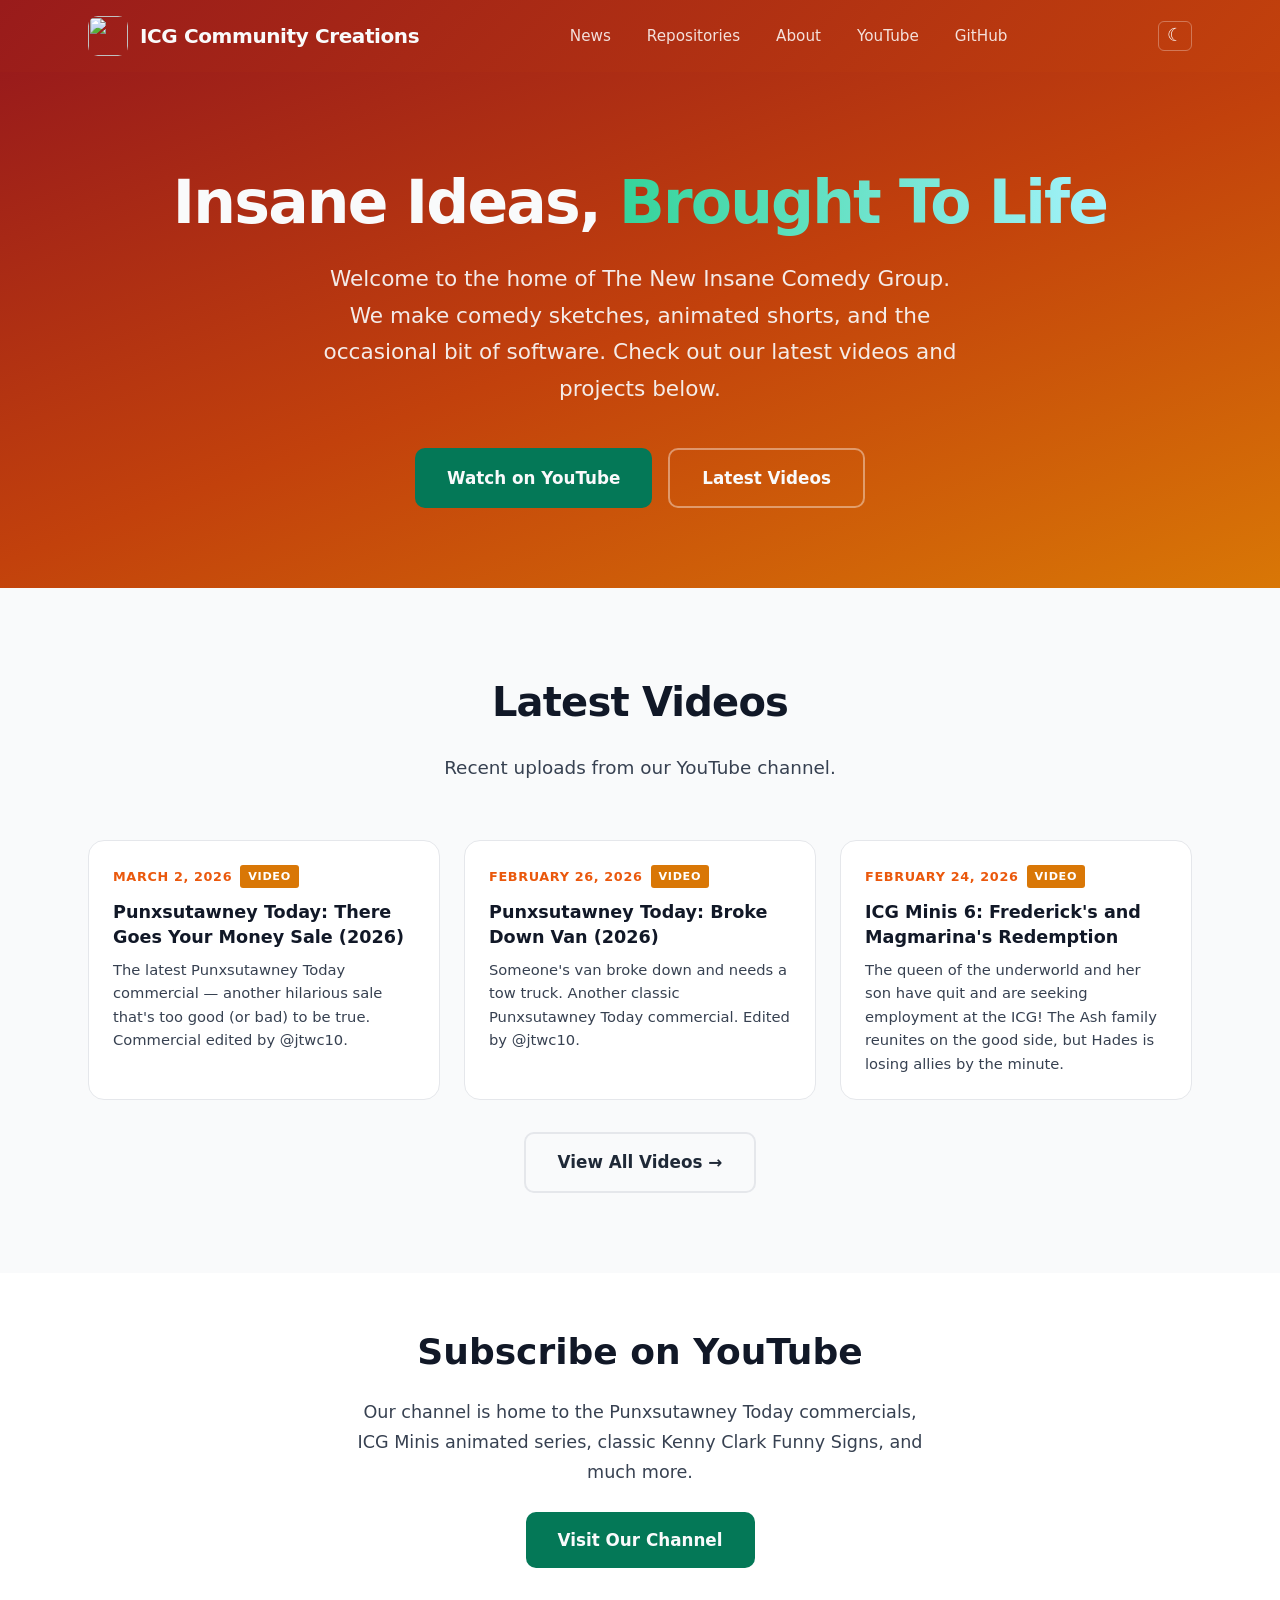
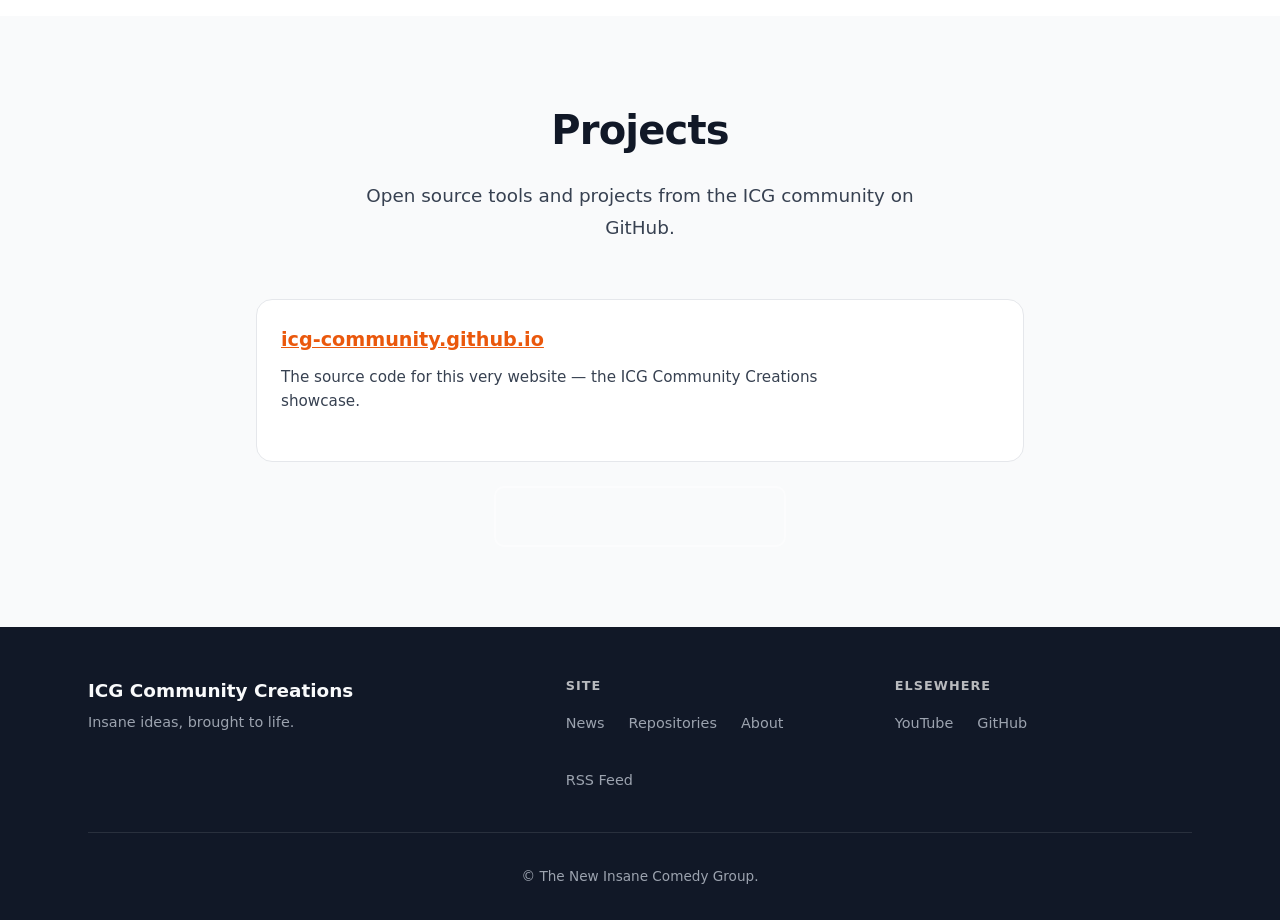
==== index.html @ dca31c9b "Add site content, RSS feed generator and workflow Add complete static site pages (index, news, about" ====
<!DOCTYPE html>
<html lang="en">
<head>
  <meta charset="UTF-8">
  <meta name="viewport" content="width=device-width, initial-scale=1.0">
  <meta name="description" content="ICG Community Creations — Showcasing the content created by the Insane Comedy Group, and the tools we have created to help us bring our ideas to life.">
  <title>ICG Community Creations — Insane Ideas, Brought To Life</title>
  <link rel="icon" href="https://avatars.githubusercontent.com/u/267151413?v=4&s=32" type="image/png">
  <link rel="apple-touch-icon" href="https://avatars.githubusercontent.com/u/267151413?v=4&s=180">
  <meta property="og:title" content="ICG Community Creations — Insane Ideas, Brought To Life">
  <meta property="og:description" content="ICG Community Creations — Showcasing the content created by the Insane Comedy Group, and the tools we have created to help us bring our ideas to life.">
  <meta property="og:image" content="https://avatars.githubusercontent.com/u/267151413?v=4&s=400">
  <meta property="og:url" content="https://icg-community.github.io/">
  <meta property="og:type" content="website">
  <meta name="twitter:card" content="summary">
  <link rel="stylesheet" href="styles.css">
  <link rel="alternate" type="application/rss+xml" title="ICG RSS Feed" href="https://icg-community.github.io/feed.xml">
  <style>
    /* === Limit news to 3 visible cards on home page === */
    #latest-news .news-card:nth-child(n+4) { display: none; }

    /* === Footer Grid === */
    .footer-grid {
      display: grid;
      grid-template-columns: 1.5fr 1fr 1fr;
      gap: 2rem;
      padding-bottom: 2rem;
      border-bottom: 1px solid rgba(255,255,255,0.1);
      margin-bottom: 1.5rem;
    }
    @media (max-width: 48rem) {
      .footer-grid { grid-template-columns: 1fr; gap: 1.5rem; }
    }
    .footer-logo {
      font-size: 1.15rem;
      font-weight: 700;
      color: var(--ca-gray-50);
    }
    .footer-tagline {
      color: #9ca3af;
      font-size: 0.9rem;
      margin-top: 0.25rem;
    }
    .footer-column h3 {
      font-size: 0.8rem;
      font-weight: 700;
      text-transform: uppercase;
      letter-spacing: 0.08em;
      color: rgba(255,255,255,0.7);
      margin-bottom: 0.75rem;
    }
    .footer-column .footer-links {
      list-style: none;
    }
    .footer-column .footer-links li {
      margin-bottom: 0.4rem;
    }
    .footer-column .footer-links a {
      color: #9ca3af;
      text-decoration: none;
      font-size: 0.9rem;
      transition: color var(--transition);
    }
    .footer-column .footer-links a:hover {
      color: var(--ca-emerald-light);
    }

    /* === YouTube CTA === */
    .yt-cta {
      text-align: center;
      padding: 3rem 0;
    }
    .yt-cta h2 {
      font-size: clamp(1.5rem, 3vw, 2.25rem);
      font-weight: 800;
      color: var(--ca-gray-900);
      margin-bottom: 1rem;
    }
    .yt-cta p {
      font-size: 1.1rem;
      color: var(--ca-gray-700);
      max-width: 36rem;
      margin: 0 auto 1.5rem;
    }
  </style>
</head>
<body>

<a href="#main" class="skip-link">Skip to main content</a>

<header class="site-header">
  <div class="container header-inner">
    <a href="index.html" class="logo" aria-label="ICG home">
      <img class="logo-mark" src="https://avatars.githubusercontent.com/u/267151413?v=4&s=80" alt="" width="40" height="40" loading="eager">
      <span class="logo-text">ICG Community Creations</span>
    </a>
    <nav class="header-nav" aria-label="Main navigation">
      <ul>
        <li><a href="news.html">News</a></li>
        <li><a href="repos.html">Repositories</a></li>
        <li><a href="about.html">About</a></li>
        <li><a href="https://www.youtube.com/channel/UCn4N-5R3p_j01f7HUYO3AMA">YouTube</a></li>
        <li><a href="https://github.com/icg-community">GitHub</a></li>
      </ul>
    </nav>
    <button class="theme-toggle" type="button" aria-label="Switch to dark mode">
      <span class="icon-sun" aria-hidden="true">&#9728;&#65039;</span>
      <span class="icon-moon" aria-hidden="true">&#9790;&#65039;</span>
    </button>
  </div>
</header>

<main id="main">

<section class="hero">
  <div class="container">
    <h1>Insane Ideas, <span class="hero-accent">Brought To Life</span></h1>
    <p>Welcome to the home of The New Insane Comedy Group. We make comedy sketches, animated shorts, and the occasional bit of software. Check out our latest videos and projects below.</p>
    <div class="hero-actions">
      <a href="https://www.youtube.com/channel/UCn4N-5R3p_j01f7HUYO3AMA" class="btn btn-primary">Watch on YouTube</a>
      <a href="news.html" class="btn btn-outline">Latest Videos</a>
    </div>
  </div>
</section>

<section id="news" class="changelog-section bg-alt">
  <div class="container">
    <div class="section-header">
      <h2>Latest Videos</h2>
      <p>Recent uploads from our YouTube channel.</p>
    </div>
    <div id="latest-news">
      <p style="text-align:center; color: var(--ca-gray-700);">Loading videos&hellip;</p>
    </div>
    <div style="text-align:center; margin-top: 2rem;">
      <a href="news.html" class="btn btn-outline" style="color: var(--ca-gray-800); border-color: var(--ca-gray-200);">View All Videos &rarr;</a>
    </div>
  </div>
</section>

<section class="yt-cta">
  <div class="container">
    <h2>Subscribe on YouTube</h2>
    <p>Our channel is home to the Punxsutawney Today commercials, ICG Minis animated series, classic Kenny Clark Funny Signs, and much more.</p>
    <a href="https://www.youtube.com/channel/UCn4N-5R3p_j01f7HUYO3AMA" class="btn btn-primary">Visit Our Channel</a>
  </div>
</section>

<section id="projects" class="bg-alt">
  <div class="container">
    <div class="section-header">
      <h2>Projects</h2>
      <p>Open source tools and projects from the ICG community on GitHub.</p>
    </div>
    <div class="repo-card" style="max-width:48rem; margin:0 auto; background:var(--ca-white); border:1px solid var(--ca-gray-200); border-radius:16px; padding:1.5rem;">
      <div>
        <h3 style="font-size:1.2rem; font-weight:800; color:var(--ca-gray-900); margin-bottom:0.5rem;">
          <a href="https://github.com/icg-community/icg-community.github.io" style="color:var(--ca-indigo-light); text-decoration:underline;">icg-community.github.io</a>
        </h3>
        <p style="color:var(--ca-gray-700); font-size:0.95rem; line-height:1.6;">The source code for this very website — the ICG Community Creations showcase.</p>
      </div>
    </div>
    <p style="margin-top: 1.5rem; text-align: center;">
      <a href="repos.html" class="btn btn-outline">Browse All Repositories</a>
    </p>
  </div>
</section>

</main>

<footer class="site-footer">
  <div class="container">
    <div class="footer-grid">
      <div class="footer-brand">
        <span class="footer-logo">ICG Community Creations</span>
        <p class="footer-tagline">Insane ideas, brought to life.</p>
      </div>
      <div class="footer-column">
        <h3>Site</h3>
        <ul class="footer-links">
          <li><a href="news.html">News</a></li>
          <li><a href="repos.html">Repositories</a></li>
          <li><a href="about.html">About</a></li>
          <li><a href="feed.xml">RSS Feed</a></li>
        </ul>
      </div>
      <div class="footer-column">
        <h3>Elsewhere</h3>
        <ul class="footer-links">
          <li><a href="https://www.youtube.com/channel/UCn4N-5R3p_j01f7HUYO3AMA">YouTube</a></li>
          <li><a href="https://github.com/icg-community">GitHub</a></li>
        </ul>
      </div>
    </div>
    <p class="footer-copy">&copy; The New Insane Comedy Group.</p>
  </div>
</footer>

<script src="main.js"></script>

</body>
</html>
---- styles.css ----
/* === Reset & Base === */
*, *::before, *::after { box-sizing: border-box; margin: 0; padding: 0; }

:root {
  --ca-indigo: #d97706;
  --ca-indigo-light: #ea580c;
  --ca-indigo-dark: #991b1b;
  --ca-violet: #c2410c;
  --ca-emerald: #059669;
  --ca-emerald-light: #34d399;
  --ca-white: #ffffff;
  --ca-gray-50: #f9fafb;
  --ca-gray-100: #f3f4f6;
  --ca-gray-200: #e5e7eb;
  --ca-gray-700: #374151;
  --ca-gray-800: #1f2937;
  --ca-gray-900: #111827;
  --ca-focus: #f59e0b;
  --font-sans: system-ui, -apple-system, 'Segoe UI', Roboto, 'Helvetica Neue', Arial, sans-serif;
  --font-mono: 'SF Mono', 'Cascadia Code', 'Fira Code', Consolas, monospace;
  --max-width: 72rem;
  --transition: 0.2s ease;
}

@media (prefers-color-scheme: dark) {
  :root {
    --ca-white: #111827;
    --ca-gray-50: #1f2937;
    --ca-gray-100: #1f2937;
    --ca-gray-200: #374151;
    --ca-gray-700: #d1d5db;
    --ca-gray-800: #e5e7eb;
    --ca-gray-900: #f9fafb;
    --ca-indigo-light: #fb923c;
  }
}

@media (prefers-reduced-motion: reduce) {
  *, *::before, *::after {
    animation-duration: 0.01ms !important;
    transition-duration: 0.01ms !important;
  }
}

html { font-size: 100%; }

@media (prefers-reduced-motion: no-preference) {
  html { scroll-behavior: smooth; }
}

body {
  font-family: var(--font-sans);
  color: var(--ca-gray-800);
  background: var(--ca-white);
  line-height: 1.7;
  -webkit-font-smoothing: antialiased;
}

/* === Visually Hidden === */
.sr-only {
  position: absolute;
  width: 1px;
  height: 1px;
  padding: 0;
  margin: -1px;
  overflow: hidden;
  clip: rect(0,0,0,0);
  white-space: nowrap;
  border: 0;
}

/* === Focus Styles === */
:focus-visible {
  outline: 3px solid var(--ca-focus);
  outline-offset: 3px;
  border-radius: 4px;
}

/* === Skip Link === */
.skip-link {
  position: absolute;
  top: -100%;
  left: 1rem;
  background: var(--ca-gray-900);
  color: var(--ca-gray-50);
  padding: 0.75rem 1.5rem;
  border-radius: 0 0 8px 8px;
  font-weight: 600;
  z-index: 1000;
  text-decoration: none;
  transition: top var(--transition);
}
.skip-link:focus {
  top: 0;
  outline: 3px solid var(--ca-focus);
  outline-offset: 2px;
}

/* === Layout === */
.container {
  max-width: var(--max-width);
  margin: 0 auto;
  padding: 0 1.5rem;
}

/* === Header === */
.site-header {
  background: linear-gradient(135deg, var(--ca-indigo-dark) 0%, var(--ca-violet) 100%);
  color: var(--ca-gray-50);
  padding: 1rem 0;
  position: sticky;
  top: 0;
  z-index: 100;
}

.header-inner {
  display: flex;
  align-items: center;
  justify-content: space-between;
  flex-wrap: wrap;
  gap: 1rem;
}

.logo {
  display: flex;
  align-items: center;
  gap: 0.75rem;
  text-decoration: none;
  color: inherit;
}

.logo-mark {
  width: 2.5rem;
  height: 2.5rem;
  border-radius: 10px;
  object-fit: cover;
}

.logo-text {
  font-size: 1.25rem;
  font-weight: 700;
  letter-spacing: -0.02em;
}

.header-nav > ul {
  list-style: none;
  display: flex;
  gap: 0.25rem;
  flex-wrap: wrap;
}

.header-nav a {
  color: rgba(255,255,255,0.85);
  text-decoration: none;
  padding: 0.5rem 1rem;
  border-radius: 6px;
  font-size: 0.95rem;
  font-weight: 500;
  transition: background var(--transition), color var(--transition);
}

.header-nav a:hover,
.header-nav a:focus-visible {
  background: rgba(255,255,255,0.15);
  color: var(--ca-gray-50);
}

/* === Nav Dropdown === */
.nav-dropdown {
  position: relative;
}

.nav-dropdown-toggle {
  background: none;
  border: none;
  color: rgba(255,255,255,0.85);
  padding: 0.5rem 1rem;
  border-radius: 6px;
  font-family: inherit;
  font-size: 0.95rem;
  font-weight: 500;
  cursor: pointer;
  transition: background var(--transition), color var(--transition);
}

.nav-dropdown-toggle::after {
  content: '';
  display: inline-block;
  width: 0.35em;
  height: 0.35em;
  border-right: 2px solid currentColor;
  border-bottom: 2px solid currentColor;
  transform: rotate(45deg);
  margin-left: 0.4em;
  vertical-align: middle;
  transition: transform var(--transition);
}

.nav-dropdown-toggle[aria-expanded="true"]::after {
  transform: rotate(-135deg);
}

.nav-dropdown-toggle:hover,
.nav-dropdown-toggle:focus-visible {
  background: rgba(255,255,255,0.15);
  color: var(--ca-gray-50);
}

.header-nav .nav-dropdown-menu {
  display: none;
  position: absolute;
  top: 100%;
  left: 0;
  min-width: 12rem;
  background: var(--ca-indigo-dark);
  border: 1px solid rgba(255,255,255,0.15);
  border-radius: 8px;
  padding: 0.4rem 0;
  margin-top: 0.25rem;
  box-shadow: 0 8px 24px rgba(0,0,0,0.3);
  z-index: 200;
  list-style: none;
}

.header-nav .nav-dropdown-menu.open {
  display: block;
}

.nav-dropdown-menu a {
  display: block;
  padding: 0.5rem 1.25rem;
  border-radius: 0;
  font-size: 0.92rem;
}

.nav-dropdown-menu a:hover,
.nav-dropdown-menu a:focus-visible {
  background: rgba(255,255,255,0.18);
  border-left: 3px solid rgba(255,255,255,0.5);
}

/* === Hero === */
.hero {
  background: linear-gradient(160deg, var(--ca-indigo-dark) 0%, var(--ca-violet) 50%, var(--ca-indigo) 100%);
  color: var(--ca-gray-50);
  padding: 6rem 0 5rem;
  text-align: center;
}

.hero h1 {
  font-size: clamp(2.25rem, 5vw, 3.75rem);
  font-weight: 800;
  letter-spacing: -0.03em;
  line-height: 1.15;
  margin-bottom: 1.5rem;
}

.hero-accent {
  background: linear-gradient(90deg, var(--ca-emerald-light), #a5f3fc);
  -webkit-background-clip: text;
  background-clip: text;
  -webkit-text-fill-color: transparent;
}

.hero p {
  font-size: clamp(1.1rem, 2vw, 1.35rem);
  max-width: 40rem;
  margin: 0 auto 2.5rem;
  opacity: 0.92;
  line-height: 1.7;
}

.hero-actions {
  display: flex;
  gap: 1rem;
  justify-content: center;
  flex-wrap: wrap;
}

/* === WIP Community Banner === */
.wip-banner {
  background: linear-gradient(135deg, var(--ca-emerald) 0%, var(--ca-emerald-dark, #059669) 100%);
  color: #fff;
  padding: 2rem 0;
  text-align: center;
}
.wip-banner p {
  font-size: 1.1rem;
  line-height: 1.7;
  max-width: 48rem;
  margin: 0 auto;
}
.wip-banner .btn {
  background: #fff;
  color: #047857;
  font-weight: 700;
}
.wip-banner .btn:hover { opacity: 0.9; }

@media (prefers-color-scheme: dark) {
  .wip-banner {
    background: linear-gradient(135deg, #065f46 0%, #064e3b 100%);
  }
}

/* === Workshop Banner === */
.workshop-banner {
  background: linear-gradient(160deg, #1e1b4b 0%, #312e81 40%, #4c1d95 100%);
  color: #f5f3ff;
  padding: 5rem 0;
  text-align: center;
  position: relative;
  overflow: hidden;
}
.workshop-banner::before {
  content: '';
  position: absolute;
  top: -50%;
  left: -50%;
  width: 200%;
  height: 200%;
  background: radial-gradient(circle at 30% 50%, rgba(124,58,237,0.15) 0%, transparent 50%),
              radial-gradient(circle at 70% 50%, rgba(5,150,105,0.1) 0%, transparent 50%);
  pointer-events: none;
}
.workshop-inner {
  position: relative;
  max-width: 48rem;
  margin: 0 auto;
}
.workshop-badge {
  display: inline-block;
  background: rgba(167,139,250,0.2);
  border: 1px solid rgba(167,139,250,0.4);
  color: #c4b5fd;
  padding: 0.4rem 1.25rem;
  border-radius: 100px;
  font-size: 0.9rem;
  font-weight: 700;
  letter-spacing: 0.05em;
  text-transform: uppercase;
  margin-bottom: 1.5rem;
}
.workshop-title {
  font-size: clamp(2rem, 5vw, 3.25rem);
  font-weight: 800;
  letter-spacing: -0.03em;
  line-height: 1.15;
  margin-bottom: 1.25rem;
  background: linear-gradient(90deg, #f5f3ff, #c4b5fd);
  -webkit-background-clip: text;
  background-clip: text;
  -webkit-text-fill-color: transparent;
}
.workshop-subtitle {
  font-size: clamp(1.05rem, 2vw, 1.25rem);
  line-height: 1.7;
  opacity: 0.9;
  margin-bottom: 2rem;
}
.workshop-details {
  display: flex;
  justify-content: center;
  gap: 2rem;
  flex-wrap: wrap;
  margin-bottom: 2rem;
}
.workshop-detail {
  display: flex;
  flex-direction: column;
  gap: 0.25rem;
}
.workshop-detail-label {
  font-size: 0.8rem;
  font-weight: 700;
  text-transform: uppercase;
  letter-spacing: 0.08em;
  color: #c4b5fd;
}
.workshop-detail-value {
  font-size: 1rem;
  font-weight: 600;
}
.workshop-pitch {
  font-size: 1.15rem;
  line-height: 1.7;
  margin-bottom: 2.5rem;
  color: #e0e7ff;
}
.workshop-actions {
  display: flex;
  gap: 1rem;
  justify-content: center;
  flex-wrap: wrap;
  margin-bottom: 1.5rem;
}
.workshop-btn-register {
  background: #059669;
  color: #fff;
  font-size: 1.15rem;
  padding: 1rem 2.5rem;
  border-radius: 12px;
  font-weight: 700;
  box-shadow: 0 4px 20px rgba(5,150,105,0.4);
}
.workshop-btn-register:hover {
  background: #047857;
  transform: translateY(-2px);
  box-shadow: 0 8px 30px rgba(5,150,105,0.5);
}
.workshop-btn-details {
  background: transparent;
  color: #c4b5fd;
  border: 2px solid rgba(167,139,250,0.4);
  padding: 1rem 2rem;
  border-radius: 12px;
  font-weight: 600;
}
.workshop-btn-details:hover {
  background: rgba(167,139,250,0.1);
  border-color: rgba(167,139,250,0.7);
}
.workshop-cta-note {
  font-size: 0.9rem;
  opacity: 0.7;
  font-style: italic;
}
.nav-workshop-link {
  background: rgba(5,150,105,0.25) !important;
  color: #34d399 !important;
  border-radius: 6px;
  font-weight: 600 !important;
}
.nav-workshop-link:hover {
  background: rgba(5,150,105,0.4) !important;
}
@media (prefers-color-scheme: dark) {
  .workshop-banner {
    background: linear-gradient(160deg, #0f0d2e 0%, #1e1b4b 40%, #2e1065 100%);
  }
}

/* === Buttons === */
.btn {
  display: inline-flex;
  align-items: center;
  gap: 0.5rem;
  padding: 0.875rem 2rem;
  border-radius: 10px;
  font-size: 1.05rem;
  font-weight: 600;
  text-decoration: none;
  transition: transform var(--transition), box-shadow var(--transition), background var(--transition);
  border: none;
  cursor: pointer;
}

.btn:hover {
  transform: translateY(-2px);
  box-shadow: 0 8px 25px rgba(0,0,0,0.15);
}

.btn-primary {
  background: #047857;
  color: var(--ca-gray-50);
}

.btn-primary:hover { background: #065f46; }

.btn-outline {
  background: transparent;
  color: var(--ca-gray-50);
  border: 2px solid rgba(255,255,255,0.4);
}

.btn-outline:hover {
  background: rgba(255,255,255,0.1);
  border-color: rgba(255,255,255,0.7);
}

/* === Sections === */
section { padding: 5rem 0; }

.section-header {
  text-align: center;
  margin-bottom: 3.5rem;
}

.section-header h2 {
  font-size: clamp(1.75rem, 3.5vw, 2.5rem);
  font-weight: 800;
  color: var(--ca-gray-900);
  letter-spacing: -0.02em;
  margin-bottom: 1rem;
}

.section-header p {
  font-size: 1.15rem;
  color: var(--ca-gray-700);
  max-width: 36rem;
  margin: 0 auto;
}

.bg-alt { background: var(--ca-gray-50); }

/* === Stats Bar === */
.stats-bar {
  background: var(--ca-gray-900);
  color: var(--ca-gray-50);
  padding: 2.5rem 0;
}

@media (prefers-color-scheme: dark) {
  .stats-bar { background: #0f172a; }
}

.stats-grid {
  display: grid;
  grid-template-columns: repeat(auto-fit, minmax(10rem, 1fr));
  gap: 2rem;
  text-align: center;
  margin: 0;
  padding: 0;
}

.stat-item {
  display: flex;
  flex-direction: column;
}

.stat-number {
  font-size: 2.5rem;
  font-weight: 800;
  color: var(--ca-emerald-light);
  display: block;
  order: -1;
  margin: 0;
}

.stat-label {
  font-size: 0.95rem;
  color: #b0b8c4;
  margin-top: 0.25rem;
}

/* === Feature Cards === */
.features-grid {
  display: grid;
  grid-template-columns: repeat(auto-fit, minmax(18rem, 1fr));
  gap: 2rem;
}

.feature-card {
  background: var(--ca-white);
  border: 1px solid var(--ca-gray-200);
  border-radius: 16px;
  padding: 2rem;
  transition: transform var(--transition), box-shadow var(--transition);
}

.feature-card:hover {
  transform: translateY(-4px);
  box-shadow: 0 12px 40px rgba(0,0,0,0.08);
}

.feature-card h3 {
  font-size: 1.2rem;
  font-weight: 700;
  color: var(--ca-gray-900);
  margin-bottom: 0.75rem;
}

.feature-card p {
  color: var(--ca-gray-700);
  font-size: 0.98rem;
}

/* === Accordions === */
.accordion-group {
  max-width: 52rem;
  margin: 0 auto;
}

.accordion-group details {
  border: 1px solid var(--ca-gray-200);
  border-radius: 12px;
  margin-bottom: 1rem;
  background: var(--ca-white);
  overflow: hidden;
}

.accordion-group summary {
  padding: 1.25rem 1.5rem;
  font-size: 1.1rem;
  font-weight: 700;
  color: var(--ca-gray-900);
  cursor: pointer;
  list-style: none;
  display: flex;
  align-items: center;
  justify-content: space-between;
  transition: background var(--transition);
}

.accordion-group summary::-webkit-details-marker { display: none; }

.accordion-group summary::after {
  content: '';
  display: inline-block;
  width: 0.5em;
  height: 0.5em;
  border-right: 2.5px solid currentColor;
  border-bottom: 2.5px solid currentColor;
  transform: rotate(45deg);
  transition: transform var(--transition);
  flex-shrink: 0;
  margin-left: 1rem;
}

.accordion-group details[open] > summary::after {
  transform: rotate(-135deg);
}

.accordion-group summary:hover {
  background: var(--ca-gray-50);
}

.accordion-group .accordion-body {
  padding: 0 1.5rem 1.5rem;
}

.accordion-group .accordion-body p {
  margin-bottom: 1rem;
  color: var(--ca-gray-700);
  font-size: 0.95rem;
}

.agent-table {
  width: 100%;
  border-collapse: collapse;
  font-size: 0.92rem;
}

.agent-table th {
  padding: 0.5rem 0.75rem;
  border-bottom: 2px solid var(--ca-gray-200);
  text-align: left;
  font-weight: 700;
  color: var(--ca-gray-900);
}

.agent-table td {
  padding: 0.5rem 0.75rem;
  border-bottom: 1px solid var(--ca-gray-200);
  vertical-align: top;
}

.agent-table td:first-child,
.agent-table th:first-child {
  font-weight: 600;
  color: var(--ca-gray-900);
  white-space: nowrap;
  width: 12rem;
}

.agent-table td:last-child,
.agent-table th:last-child {
  color: var(--ca-gray-700);
}

.agent-table tr:last-child td {
  border-bottom: none;
}

.agent-table .method-row td {
  padding: 0;
  border-bottom: 1px solid var(--ca-gray-200);
}

.agent-table .method-row:last-child td {
  border-bottom: none;
}

.method-detail {
  margin: 0;
  border: none;
  border-radius: 0;
  background: var(--ca-gray-50);
}

.method-detail summary {
  padding: 0.5rem 0.75rem;
  font-size: 0.85rem;
  font-weight: 600;
  color: var(--ca-indigo);
  cursor: pointer;
  list-style: none;
  display: flex;
  align-items: center;
}

.method-detail summary::-webkit-details-marker { display: none; }

.method-detail summary::before {
  content: '\25B8';
  margin-right: 0.5rem;
  transition: transform var(--transition);
  display: inline-block;
}

.method-detail[open] > summary::before {
  transform: rotate(90deg);
}

.method-detail .method-body {
  padding: 0.25rem 0.75rem 0.75rem 1.5rem;
  font-size: 0.85rem;
  color: var(--ca-gray-700);
  line-height: 1.6;
}

.method-detail .method-body ul {
  margin: 0.25rem 0 0.5rem 1rem;
  padding: 0;
}

.method-detail .method-body li {
  margin-bottom: 0.25rem;
}

.method-detail .method-body strong {
  color: var(--ca-gray-900);
}

@media (prefers-color-scheme: dark) {
  .method-detail { background: var(--ca-gray-800); }
  .method-detail summary { color: var(--ca-indigo-light); }
}

@media (max-width: 48rem) {
  .agent-table td:first-child,
  .agent-table th:first-child { width: auto; white-space: normal; }
}

/* === Repo Showcase === */
.repo-card {
  background: linear-gradient(135deg, var(--ca-indigo-dark), var(--ca-violet));
  border-radius: 20px;
  padding: 3rem;
  color: var(--ca-gray-50);
  display: grid;
  grid-template-columns: 1fr auto;
  gap: 2rem;
  align-items: center;
}

@media (max-width: 48rem) {
  .repo-card { grid-template-columns: 1fr; text-align: center; }
}

.repo-card h3 {
  font-size: 1.75rem;
  font-weight: 800;
  margin-bottom: 1rem;
}

.repo-card p {
  font-size: 1.05rem;
  color: #c4cad3;
  margin-bottom: 1.5rem;
  max-width: 36rem;
}

.repo-meta {
  list-style: none;
  display: flex;
  gap: 1.5rem;
  flex-wrap: wrap;
  font-size: 0.9rem;
  color: #b0b8c4;
  padding: 0;
}

@media (max-width: 48rem) {
  .repo-meta { justify-content: center; }
}

.repo-actions {
  display: flex;
  flex-direction: column;
  gap: 0.75rem;
}

/* === Contribute Section === */
.contribute-section {
  background: linear-gradient(160deg, var(--ca-gray-900) 0%, #1e1b4b 100%);
  color: var(--ca-gray-50);
  padding: 6rem 0;
  text-align: center;
}

@media (prefers-color-scheme: dark) {
  .contribute-section { background: linear-gradient(160deg, #0f172a 0%, #1e1b4b 100%); }
}

.contribute-section h2 {
  font-size: clamp(1.75rem, 3.5vw, 2.5rem);
  font-weight: 800;
  margin-bottom: 1.5rem;
}

.contribute-section p {
  font-size: 1.15rem;
  max-width: 40rem;
  margin: 0 auto 1rem;
  color: #c4cad3;
}

.contribute-steps {
  display: grid;
  grid-template-columns: repeat(auto-fit, minmax(15rem, 1fr));
  gap: 2rem;
  margin: 3rem 0;
  text-align: center;
}

.step {
  padding: 1.5rem;
}

.step-number {
  width: 3rem;
  height: 3rem;
  background: var(--ca-indigo-light);
  border-radius: 50%;
  display: inline-flex;
  align-items: center;
  justify-content: center;
  font-size: 1.25rem;
  font-weight: 800;
  margin-bottom: 1rem;
}

.step h3 {
  font-size: 1.1rem;
  font-weight: 700;
  margin-bottom: 0.5rem;
}

.step p {
  font-size: 0.95rem;
  color: #b0b8c4;
}

.contribute-actions {
  display: flex;
  gap: 1rem;
  justify-content: center;
  flex-wrap: wrap;
  margin-top: 2.5rem;
}

/* === Contributors === */
.contributors-section {
  background: var(--ca-gray-50);
  padding: 4rem 0;
  text-align: center;
}
@media (prefers-color-scheme: dark) {
  .contributors-section { background: var(--ca-gray-900); }
}
.contributors-section h2 {
  font-size: clamp(1.6rem, 3vw, 2.25rem);
  font-weight: 800;
  margin-bottom: 1rem;
}
.contributors-section > .container > p {
  max-width: 48rem;
  margin: 0 auto 2rem;
  font-size: 1.05rem;
  line-height: 1.7;
  color: var(--ca-gray-700);
}
@media (prefers-color-scheme: dark) {
  .contributors-section > .container > p { color: var(--ca-gray-700); }
}
.contributors-grid {
  display: flex;
  flex-wrap: wrap;
  justify-content: center;
  gap: 1.5rem;
  max-width: 56rem;
  margin: 0 auto;
}
.contributors-loading {
  color: var(--ca-gray-700);
  font-size: 0.95rem;
}
.contributor-card {
  display: flex;
  flex-direction: column;
  align-items: center;
  text-decoration: none;
  color: var(--ca-gray-800);
  padding: 1.25rem 1rem;
  border-radius: 12px;
  width: 9rem;
  transition: transform var(--transition), box-shadow var(--transition);
}
.contributor-card:hover {
  transform: translateY(-4px);
  box-shadow: 0 8px 24px rgba(0,0,0,0.1);
  background: var(--ca-white);
}
.contributor-avatar {
  width: 4rem;
  height: 4rem;
  border-radius: 50%;
  border: 3px solid var(--ca-gray-200);
  margin-bottom: 0.75rem;
  transition: border-color var(--transition);
}
.contributor-card:hover .contributor-avatar {
  border-color: var(--ca-indigo-light);
}
.contributor-name {
  font-size: 0.9rem;
  font-weight: 700;
  line-height: 1.3;
  word-break: break-word;
}
.contributor-contributions {
  font-size: 0.75rem;
  color: var(--ca-gray-700);
  margin-top: 0.25rem;
}
@media (prefers-color-scheme: dark) {
  .contributor-card:hover { background: var(--ca-gray-50); }
}
.special-thanks-heading {
  font-size: clamp(1.3rem, 2.5vw, 1.75rem);
  font-weight: 800;
  margin-top: 3rem;
  margin-bottom: 0.75rem;
}
.thanks-grid {
  display: flex;
  flex-wrap: wrap;
  justify-content: center;
  gap: 1.5rem;
  max-width: 56rem;
  margin: 1.5rem auto 0;
}
.community-pillars-list {
  list-style: none;
  padding: 0;
  margin: 1.5rem auto 0;
  max-width: 36rem;
  display: grid;
  grid-template-columns: repeat(auto-fill, minmax(14rem, 1fr));
  gap: 0.5rem 2rem;
}
.community-pillars-list li {
  font-size: 1.05rem;
  font-weight: 600;
  padding: 0.5rem 0;
  border-bottom: 1px solid var(--ca-gray-200);
}
.community-pillars-list a {
  color: var(--ca-indigo-light);
  text-decoration: underline;
  text-underline-offset: 2px;
}

/* === Install Code Block === */
.install-block {
  background: var(--ca-gray-900);
  border-radius: 12px;
  padding: 1.5rem 2rem;
  max-width: 44rem;
  margin: 2rem auto;
  text-align: left;
  overflow-x: auto;
  position: relative;
}

@media (prefers-color-scheme: dark) {
  .install-block { background: #0f172a; border: 1px solid var(--ca-gray-200); }
}

.install-label {
  font-size: 0.8rem;
  text-transform: uppercase;
  letter-spacing: 0.08em;
  color: var(--ca-emerald-light);
  font-weight: 600;
  margin-bottom: 0.5rem;
}

.install-block code {
  font-family: var(--font-mono);
  font-size: 0.95rem;
  color: var(--ca-gray-50);
  white-space: pre-wrap;
  word-break: break-all;
  display: block;
  padding-right: 3.5rem;
}

@media (prefers-color-scheme: dark) {
  .install-block code { color: #e2e8f0; }
}

.copy-btn {
  position: absolute;
  top: 1rem;
  right: 1rem;
  background: rgba(255,255,255,0.1);
  border: 1px solid rgba(255,255,255,0.2);
  border-radius: 6px;
  color: var(--ca-gray-50);
  cursor: pointer;
  font-size: 0.8rem;
  font-weight: 600;
  padding: 0.35rem 0.75rem;
  min-height: 1.5rem;
  transition: background var(--transition), border-color var(--transition);
  white-space: nowrap;
}

.copy-btn:hover {
  background: rgba(255,255,255,0.2);
  border-color: rgba(255,255,255,0.4);
}

.copy-btn.copied {
  background: var(--ca-emerald);
  border-color: var(--ca-emerald);
  color: #fff;
}

/* === Footer === */
.site-footer {
  background: var(--ca-gray-900);
  color: var(--ca-gray-50);
  padding: 3rem 0 2rem;
}

@media (prefers-color-scheme: dark) {
  .site-footer { background: #0f172a; border-top: 1px solid var(--ca-gray-200); }
}

.footer-inner {
  display: flex;
  justify-content: space-between;
  align-items: center;
  flex-wrap: wrap;
  gap: 1.5rem;
}

.footer-links {
  list-style: none;
  display: flex;
  gap: 1.5rem;
  flex-wrap: wrap;
}

.footer-links a {
  color: rgba(255,255,255,0.7);
  text-decoration: none;
  font-size: 0.9rem;
  transition: color var(--transition);
}

.footer-links a:hover,
.footer-links a:focus-visible {
  color: var(--ca-gray-50);
  text-decoration: underline;
  text-underline-offset: 2px;
}

.footer-copy {
  font-size: 0.85rem;
  color: #9ca3af;
  margin-top: 2rem;
  text-align: center;
}

/* === Accessibility Statement === */
.a11y-statement {
  border-top: 1px solid rgba(255,255,255,0.1);
  margin-top: 2rem;
  padding-top: 1.5rem;
  font-size: 0.85rem;
  color: #b0b8c4;
  text-align: center;
  max-width: 40rem;
  margin-left: auto;
  margin-right: auto;
}

/* === Back to Top === */
.back-to-top {
  position: fixed;
  bottom: 2rem;
  right: 2rem;
  width: 3rem;
  height: 3rem;
  border-radius: 50%;
  border: 2px solid var(--ca-gray-200);
  background: var(--ca-white);
  color: var(--ca-gray-800);
  font-size: 1.25rem;
  cursor: pointer;
  display: flex;
  align-items: center;
  justify-content: center;
  opacity: 0;
  visibility: hidden;
  transition: opacity var(--transition), visibility var(--transition), background var(--transition);
  z-index: 50;
  box-shadow: 0 4px 12px rgba(0,0,0,0.12);
}
.back-to-top.visible { opacity: 1; visibility: visible; }
.back-to-top:hover { background: var(--ca-gray-100); }
@media (prefers-reduced-motion: reduce) {
  .back-to-top { transition: none; }
}

/* === Accordion Controls === */
.accordion-controls {
  display: flex;
  gap: 0.5rem;
  justify-content: flex-end;
  max-width: 52rem;
  margin: 0 auto 1rem;
}

.accordion-controls button {
  background: var(--ca-white);
  border: 1px solid var(--ca-gray-200);
  border-radius: 6px;
  padding: 0.4rem 0.85rem;
  font-size: 0.85rem;
  font-weight: 600;
  color: var(--ca-gray-700);
  cursor: pointer;
  font-family: inherit;
  transition: background var(--transition), border-color var(--transition);
}
.accordion-controls button:hover { background: var(--ca-gray-100); border-color: var(--ca-gray-700); }

/* === Search Filter === */
.search-filter {
  max-width: 52rem;
  margin: 0 auto 1.5rem;
}
.search-filter label {
  display: block;
  font-size: 0.9rem;
  font-weight: 600;
  color: var(--ca-gray-700);
  margin-bottom: 0.35rem;
}
.search-filter input {
  width: 100%;
  padding: 0.7rem 1rem;
  border: 2px solid var(--ca-gray-200);
  border-radius: 10px;
  font-size: 1rem;
  font-family: inherit;
  color: var(--ca-gray-800);
  background: var(--ca-white);
  transition: border-color var(--transition);
}
.search-filter input:focus {
  border-color: var(--ca-indigo);
  outline: 3px solid var(--ca-focus);
  outline-offset: 2px;
}
.search-status {
  font-size: 0.85rem;
  color: var(--ca-gray-700);
  margin-top: 0.5rem;
  min-height: 1.2em;
}

/* === Active Nav (Scroll Spy) === */
.header-nav a.nav-active,
.nav-dropdown-toggle.nav-active {
  background: rgba(255,255,255,0.2);
  color: var(--ca-gray-50);
}

/* === FAQ Section === */
.faq-section { padding: 5rem 0; }
.faq-list {
  max-width: 48rem;
  margin: 0 auto;
}
.faq-list details {
  border: 1px solid var(--ca-gray-200);
  border-radius: 12px;
  margin-bottom: 0.75rem;
  background: var(--ca-white);
  overflow: hidden;
}
.faq-list summary {
  padding: 1.1rem 1.5rem;
  font-size: 1.05rem;
  font-weight: 700;
  color: var(--ca-gray-900);
  cursor: pointer;
  list-style: none;
  display: flex;
  align-items: center;
  justify-content: space-between;
  transition: background var(--transition);
}
.faq-list summary::-webkit-details-marker { display: none; }
.faq-list summary::after {
  content: '';
  display: inline-block;
  width: 0.45em;
  height: 0.45em;
  border-right: 2.5px solid currentColor;
  border-bottom: 2.5px solid currentColor;
  transform: rotate(45deg);
  transition: transform var(--transition);
  flex-shrink: 0;
  margin-left: 1rem;
}
.faq-list details[open] > summary::after { transform: rotate(-135deg); }
.faq-list summary:hover { background: var(--ca-gray-50); }
.faq-list .faq-body {
  padding: 0 1.5rem 1.25rem;
  color: var(--ca-gray-700);
  font-size: 0.98rem;
  line-height: 1.7;
}

/* === News === */
.changelog-section { background: var(--ca-gray-50); padding: 5rem 0; }

.news-grid {
  display: grid;
  grid-template-columns: repeat(auto-fit, minmax(18rem, 1fr));
  gap: 1.5rem;
}
.news-card {
  background: var(--ca-white);
  border: 1px solid var(--ca-gray-200);
  border-radius: 16px;
  padding: 1.5rem;
  transition: transform var(--transition), box-shadow var(--transition);
}
.news-card:hover {
  transform: translateY(-4px);
  box-shadow: 0 12px 40px rgba(0,0,0,0.08);
}
.news-card-meta {
  display: flex;
  flex-wrap: wrap;
  align-items: center;
  gap: 0.5rem;
  margin-bottom: 0.75rem;
}
.news-card-date {
  font-size: 0.8rem;
  font-weight: 700;
  text-transform: uppercase;
  letter-spacing: 0.05em;
  color: var(--ca-indigo-light);
}
.news-badge {
  font-size: 0.7rem;
  font-weight: 700;
  text-transform: uppercase;
  letter-spacing: 0.06em;
  color: #fff;
  padding: 0.15rem 0.5rem;
  border-radius: 3px;
}
.news-badge-type { background: var(--ca-indigo); }
.news-badge-repo { background: var(--ca-emerald); }
.news-card-title {
  font-size: 1.1rem;
  font-weight: 700;
  color: var(--ca-gray-900);
  margin-bottom: 0.5rem;
  line-height: 1.4;
}
.news-card-title a {
  color: inherit;
  text-decoration: none;
}
.news-card-title a:hover {
  text-decoration: underline;
  text-underline-offset: 2px;
}
.news-card-summary {
  color: var(--ca-gray-700);
  font-size: 0.92rem;
  margin: 0;
  line-height: 1.6;
}

/* === Demo Snippet === */
.demo-section { padding: 5rem 0; }
.demo-grid {
  display: grid;
  grid-template-columns: 1fr 1fr;
  gap: 1.5rem;
  max-width: 56rem;
  margin: 0 auto;
}
@media (max-width: 48rem) { .demo-grid { grid-template-columns: 1fr; } }
.demo-panel {
  border-radius: 12px;
  overflow: hidden;
  border: 1px solid var(--ca-gray-200);
}
.demo-panel-header {
  padding: 0.75rem 1.25rem;
  font-weight: 700;
  font-size: 0.9rem;
}
.demo-bad .demo-panel-header {
  background: #fef2f2;
  color: #991b1b;
  border-bottom: 2px solid #fca5a5;
}
.demo-good .demo-panel-header {
  background: #f0fdf4;
  color: #166534;
  border-bottom: 2px solid #86efac;
}
@media (prefers-color-scheme: dark) {
  .demo-bad .demo-panel-header { background: #451a1a; color: #fca5a5; border-color: #7f1d1d; }
  .demo-good .demo-panel-header { background: #14332a; color: #86efac; border-color: #166534; }
}
.demo-panel pre {
  margin: 0;
  padding: 1.25rem;
  background: var(--ca-gray-900);
  color: #e2e8f0;
  font-family: var(--font-mono);
  font-size: 0.85rem;
  line-height: 1.65;
  overflow-x: auto;
  white-space: pre;
}
@media (prefers-color-scheme: dark) {
  .demo-panel pre { background: #0f172a; }
}
.demo-comment { color: #94a3b8; }
.demo-tag { color: #7dd3fc; }
.demo-attr { color: #c4b5fd; }
.demo-val { color: #86efac; }
.demo-err { color: #fca5a5; }

/* === Feedback Form === */
.feedback-section { padding: 5rem 0; }
.feedback-form {
  max-width: 40rem;
  margin: 0 auto;
}
.feedback-form fieldset {
  border: none;
  padding: 0;
  margin: 0;
}
.feedback-field {
  margin-bottom: 1.25rem;
}
.feedback-field label {
  display: block;
  font-size: 0.95rem;
  font-weight: 600;
  color: var(--ca-gray-800);
  margin-bottom: 0.35rem;
}
.feedback-field input,
.feedback-field textarea,
.feedback-field select {
  width: 100%;
  padding: 0.7rem 1rem;
  border: 2px solid var(--ca-gray-200);
  border-radius: 10px;
  font-size: 1rem;
  font-family: inherit;
  color: var(--ca-gray-800);
  background: var(--ca-white);
  transition: border-color var(--transition);
}
.feedback-field input:focus,
.feedback-field textarea:focus,
.feedback-field select:focus {
  border-color: var(--ca-indigo);
  outline: 3px solid var(--ca-focus);
  outline-offset: 2px;
}
.feedback-field select {
  appearance: none;
  -webkit-appearance: none;
  background-image: url("data:image/svg+xml,%3Csvg xmlns='http://www.w3.org/2000/svg' width='12' height='8' fill='none'%3E%3Cpath d='M1 1.5l5 5 5-5' stroke='%23374151' stroke-width='2' stroke-linecap='round' stroke-linejoin='round'/%3E%3C/svg%3E");
  background-repeat: no-repeat;
  background-position: right 1rem center;
  padding-right: 2.5rem;
}
.feedback-field textarea {
  resize: vertical;
  min-height: 6rem;
}
.feedback-actions {
  margin-top: 1.5rem;
}
.feedback-required-note {
  font-size: 0.9rem;
  color: var(--ca-gray-700);
  margin-bottom: 1.25rem;
}
.feedback-note {
  margin-top: 1.5rem;
  margin-bottom: 1rem;
  font-size: 0.85rem;
  color: var(--ca-gray-700);
  text-align: center;
}
.feedback-error {
  display: block;
  font-size: 0.85rem;
  color: #b91c1c;
  margin-top: 0.35rem;
  min-height: 1.2em;
}
.feedback-field input[aria-invalid="true"],
.feedback-field textarea[aria-invalid="true"],
.feedback-field select[aria-invalid="true"] {
  border-color: #b91c1c;
}
@media (prefers-color-scheme: dark) {
  .feedback-field input[aria-invalid="true"],
  .feedback-field textarea[aria-invalid="true"],
  .feedback-field select[aria-invalid="true"] {
    border-color: #f87171;
  }
  .feedback-error {
    color: #fca5a5;
  }
  .feedback-field select {
    background-image: url("data:image/svg+xml,%3Csvg xmlns='http://www.w3.org/2000/svg' width='12' height='8' fill='none'%3E%3Cpath d='M1 1.5l5 5 5-5' stroke='%23d1d5db' stroke-width='2' stroke-linecap='round' stroke-linejoin='round'/%3E%3C/svg%3E");
  }
}

/* === Calendar === */
.cal-countdown {
  background: linear-gradient(135deg, var(--ca-indigo-dark) 0%, var(--ca-violet) 100%);
  color: #fff;
  text-align: center;
  padding: 1rem 1.5rem;
  border-radius: 12px;
  font-size: 1.05rem;
  font-weight: 600;
  margin-bottom: 2rem;
}

.cal-wrapper {
  max-width: 56rem;
  margin: 0 auto;
}

.cal-nav {
  display: flex;
  align-items: center;
  justify-content: space-between;
  gap: 1rem;
  margin-bottom: 1.5rem;
}

.cal-month-heading {
  font-size: clamp(1.2rem, 2.5vw, 1.5rem);
  font-weight: 800;
  color: var(--ca-gray-900);
  margin: 0;
  text-align: center;
  flex: 1;
}

.cal-nav-btn {
  display: inline-flex;
  align-items: center;
  gap: 0.35rem;
  background: var(--ca-white);
  border: 2px solid #6b7280;
  border-radius: 8px;
  padding: 0.5rem 1rem;
  font-size: 0.95rem;
  font-weight: 600;
  color: var(--ca-gray-800);
  cursor: pointer;
  font-family: inherit;
  transition: background var(--transition), border-color var(--transition);
}

.cal-nav-btn:hover {
  background: var(--ca-gray-100);
  border-color: var(--ca-gray-700);
}

/* --- Agenda list --- */
.cal-agenda {
  margin-bottom: 2rem;
}

.cal-agenda-empty {
  padding: 3rem 1rem;
  font-size: 1rem;
  color: var(--ca-gray-700);
  text-align: center;
}

.cal-day-group {
  margin-bottom: 2rem;
}

.cal-day-group:last-child {
  margin-bottom: 0;
}

.cal-day-heading {
  font-size: 1.15rem;
  font-weight: 800;
  color: var(--ca-gray-900);
  padding-bottom: 0.75rem;
  margin: 0 0 1rem;
  border-bottom: 2px solid var(--ca-gray-200);
}

.cal-day-heading--today {
  border-bottom-color: var(--ca-emerald);
}

.cal-today-badge {
  display: inline-block;
  font-size: 0.7rem;
  font-weight: 700;
  text-transform: uppercase;
  letter-spacing: 0.06em;
  color: #fff;
  background: var(--ca-emerald);
  padding: 0.15rem 0.55rem;
  border-radius: 3px;
  margin-left: 0.5rem;
  vertical-align: middle;
}

.cal-event-card {
  border: 1px solid var(--ca-gray-200);
  border-radius: 12px;
  padding: 1.25rem;
  margin-bottom: 1rem;
  background: var(--ca-gray-50);
  transition: transform var(--transition), box-shadow var(--transition);
}

.cal-event-card:last-child {
  margin-bottom: 0;
}

.cal-event-card:hover {
  transform: translateY(-2px);
  box-shadow: 0 8px 24px rgba(0,0,0,0.06);
}

.cal-event-card h5 {
  font-size: 1.05rem;
  font-weight: 700;
  color: var(--ca-gray-900);
  margin: 0 0 0.5rem;
}

.cal-event-card h5 a {
  color: inherit;
  text-decoration: underline;
  text-underline-offset: 2px;
}

.cal-event-card h5 a:hover {
  text-decoration-thickness: 2px;
}

.cal-event-meta {
  display: flex;
  flex-wrap: wrap;
  align-items: center;
  gap: 0.5rem;
  margin-bottom: 0.5rem;
  font-size: 0.85rem;
  color: var(--ca-gray-700);
}

.cal-event-description {
  font-size: 0.92rem;
  color: var(--ca-gray-700);
  margin: 0;
  line-height: 1.6;
}

.cal-event-subscribe {
  display: flex;
  gap: 1rem;
  margin-top: 0.75rem;
  flex-wrap: wrap;
}

.cal-subscribe-link {
  font-size: 0.85rem;
  font-weight: 500;
  color: var(--ca-indigo-light);
  text-decoration: underline;
  padding: 0.25rem 0;
}

.cal-subscribe-link:hover,
.cal-subscribe-link:focus-visible {
  color: var(--ca-violet);
}

.cal-event-type {
  display: inline-block;
  font-size: 0.7rem;
  font-weight: 700;
  text-transform: uppercase;
  letter-spacing: 0.06em;
  color: #fff;
  padding: 0.15rem 0.55rem;
  border-radius: 3px;
}

.cal-event-type--meeting { background: var(--ca-indigo); }
.cal-event-type--workshop { background: #047857; }
.cal-event-type--stream { background: var(--ca-violet); }
.cal-event-type--deadline { background: #dc2626; }
.cal-event-type--conference { background: #2563eb; }
.cal-event-type--custom { background: var(--ca-gray-700); }

.cal-export-all {
  display: flex;
  gap: 0.75rem;
  flex-wrap: wrap;
  justify-content: center;
}

.cal-export-btn {
  display: inline-flex;
  align-items: center;
  gap: 0.4rem;
  background: var(--ca-white);
  border: 2px solid #6b7280;
  border-radius: 8px;
  padding: 0.5rem 1rem;
  font-size: 0.85rem;
  font-weight: 600;
  color: var(--ca-gray-800);
  cursor: pointer;
  font-family: inherit;
  transition: background var(--transition), border-color var(--transition);
}

.cal-export-btn:hover {
  background: var(--ca-gray-100);
  border-color: var(--ca-gray-700);
}

@media (prefers-color-scheme: dark) {
  .cal-countdown {
    background: linear-gradient(135deg, #312e81 0%, #4c1d95 100%);
  }
  .cal-event-card {
    background: var(--ca-gray-100);
  }
  .cal-event-type--custom {
    background: #6b7280;
  }
}

/* === Responsive === */
@media (max-width: 48rem) {
  .hero { padding: 4rem 0 3.5rem; }
  section { padding: 3.5rem 0; }
  .repo-card { padding: 2rem; }
  .cal-nav-btn {
    padding: 0.45rem 0.75rem;
    font-size: 0.85rem;
  }
  .cal-month-heading {
    font-size: 1.1rem;
  }
}

/* === Dark Mode Toggle === */
.theme-toggle {
  background: none;
  border: 1px solid rgba(255,255,255,0.3);
  border-radius: 6px;
  color: #fff;
  cursor: pointer;
  padding: 0.35rem 0.5rem;
  font-size: 1.1rem;
  line-height: 1;
  transition: background var(--transition), border-color var(--transition);
  display: flex;
  align-items: center;
  gap: 0.25rem;
}
.theme-toggle:hover {
  background: rgba(255,255,255,0.15);
  border-color: rgba(255,255,255,0.5);
}
.theme-toggle:focus-visible {
  outline: 3px solid var(--ca-focus);
  outline-offset: 2px;
}
.theme-toggle .icon-sun,
.theme-toggle .icon-moon { display: none; }

/* Default (no data-theme): show based on OS; fallback to moon */
.theme-toggle .icon-moon { display: inline; }
.theme-toggle .icon-sun { display: none; }
html[data-theme="dark"] .theme-toggle .icon-sun { display: inline; }
html[data-theme="dark"] .theme-toggle .icon-moon { display: none; }
html[data-theme="light"] .theme-toggle .icon-moon { display: inline; }
html[data-theme="light"] .theme-toggle .icon-sun { display: none; }

@media (prefers-color-scheme: dark) {
  .theme-toggle .icon-sun { display: inline; }
  .theme-toggle .icon-moon { display: none; }
}

/* Force dark mode via toggle */
html[data-theme="dark"] {
  --ca-white: #111827;
  --ca-gray-50: #1f2937;
  --ca-gray-100: #1f2937;
  --ca-gray-200: #374151;
  --ca-gray-700: #d1d5db;
  --ca-gray-800: #e5e7eb;
  --ca-gray-900: #f9fafb;
  --ca-indigo-light: #fb923c;
}
html[data-theme="dark"] .stats-bar { background: #0f172a; }
html[data-theme="dark"] .install-block { background: #0f172a; border: 1px solid var(--ca-gray-200); }
html[data-theme="dark"] .wip-banner { background: linear-gradient(135deg, #065f46, #064e3b); }
html[data-theme="dark"] .workshop-banner { background: linear-gradient(160deg, #0f0d2e, #1e1b4b 40%, #2e1065); }
html[data-theme="dark"] .contribute-section { background: linear-gradient(160deg, #0f172a, #1e1b4b); }
html[data-theme="dark"] .method-detail { background: var(--ca-gray-800); }
html[data-theme="dark"] .method-detail summary { color: var(--ca-indigo-light); }
html[data-theme="dark"] .contributors-section { background: var(--ca-gray-900); }
html[data-theme="dark"] .contributor-card:hover { background: var(--ca-gray-50); }

/* Force light mode via toggle (overrides OS dark preference) */
html[data-theme="light"] {
  --ca-white: #ffffff;
  --ca-gray-50: #f9fafb;
  --ca-gray-100: #f3f4f6;
  --ca-gray-200: #e5e7eb;
  --ca-gray-700: #374151;
  --ca-gray-800: #1f2937;
  --ca-gray-900: #111827;
  --ca-indigo-light: #4f46e5;
}
html[data-theme="light"] .stats-bar { background: var(--ca-gray-900); }
html[data-theme="light"] .install-block { background: var(--ca-gray-900); border: none; }
html[data-theme="light"] .wip-banner { background: linear-gradient(135deg, var(--ca-emerald), #047857); }
html[data-theme="light"] .workshop-banner { background: linear-gradient(160deg, #1e1b4b, #312e81 40%, #4c1d95); }
html[data-theme="light"] .contribute-section { background: linear-gradient(160deg, var(--ca-gray-900), #1e1b4b); }
html[data-theme="light"] .method-detail { background: var(--ca-gray-50); }
html[data-theme="light"] .method-detail summary { color: var(--ca-indigo); }
html[data-theme="light"] .contributors-section { background: inherit; }
html[data-theme="light"] .contributor-card:hover { background: var(--ca-gray-100); }
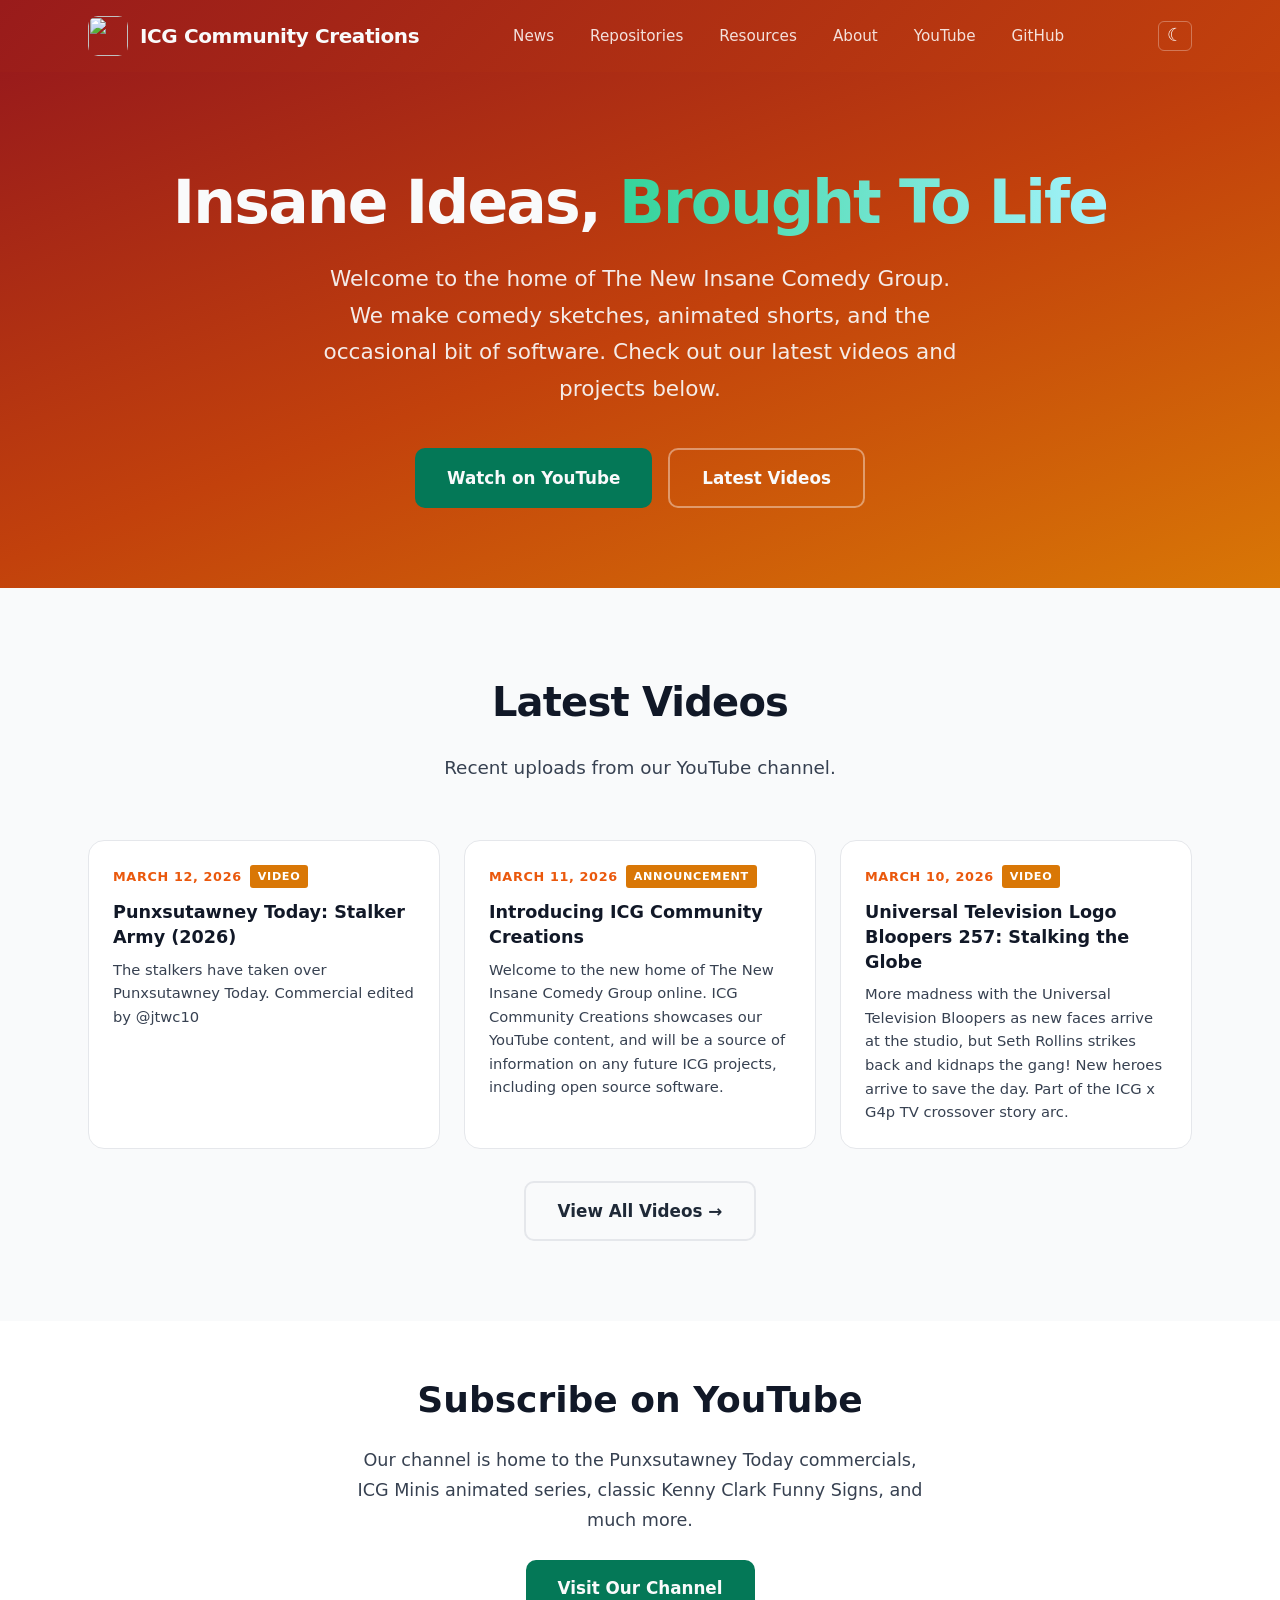
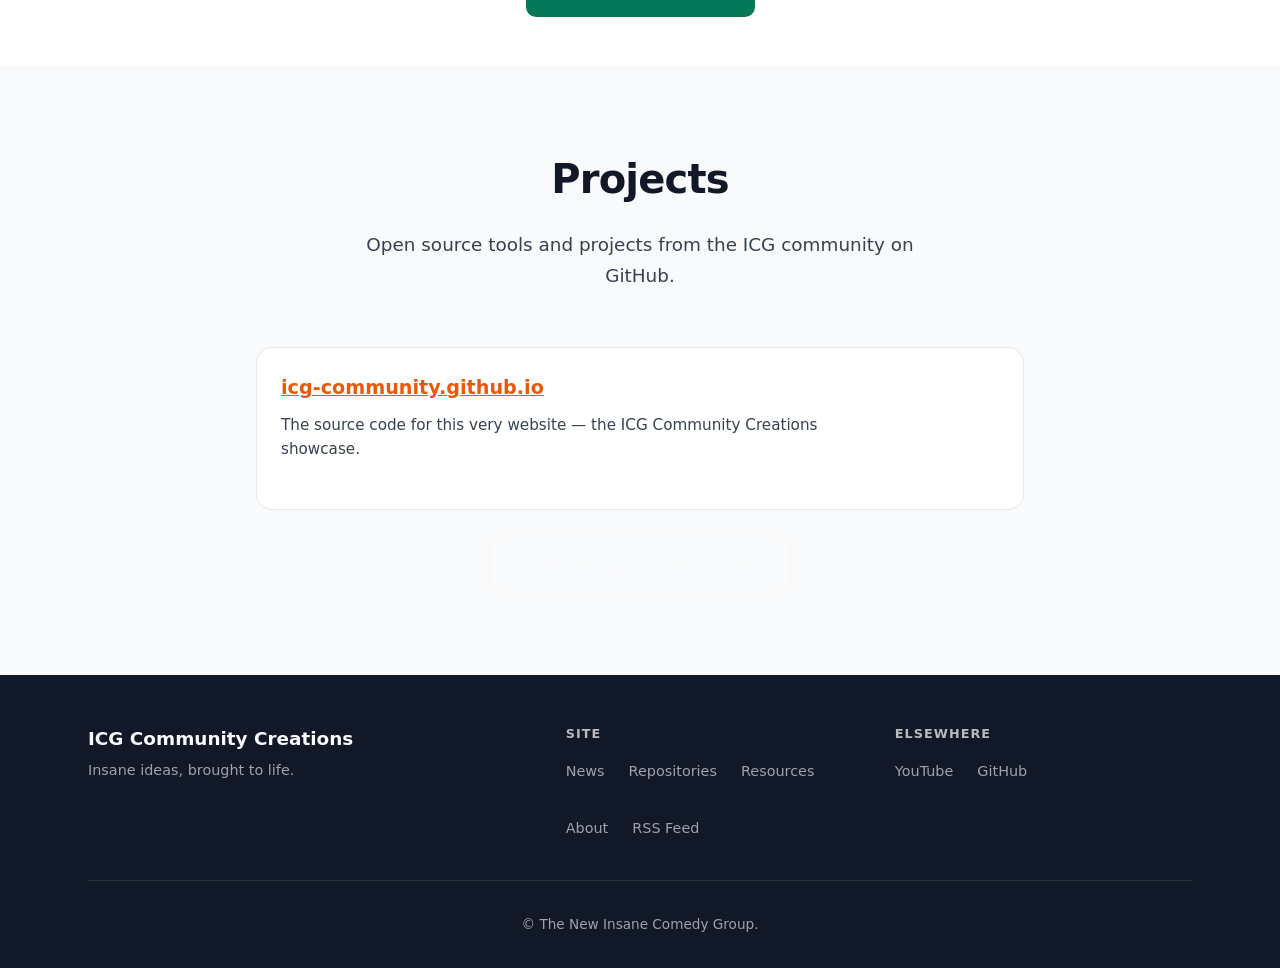
==== commit 32a8c4f8: "Add resources page with site navigation and update all pages Rewrites resources.html with the full s" ====
--- a/index.html
+++ b/index.html
@@ -98,6 +98,7 @@
       <ul>
         <li><a href="news.html">News</a></li>
         <li><a href="repos.html">Repositories</a></li>
+        <li><a href="resources.html">Resources</a></li>
         <li><a href="about.html">About</a></li>
         <li><a href="https://www.youtube.com/channel/UCn4N-5R3p_j01f7HUYO3AMA">YouTube</a></li>
         <li><a href="https://github.com/icg-community">GitHub</a></li>
@@ -180,6 +181,7 @@
         <ul class="footer-links">
           <li><a href="news.html">News</a></li>
           <li><a href="repos.html">Repositories</a></li>
+          <li><a href="resources.html">Resources</a></li>
           <li><a href="about.html">About</a></li>
           <li><a href="feed.xml">RSS Feed</a></li>
         </ul>
